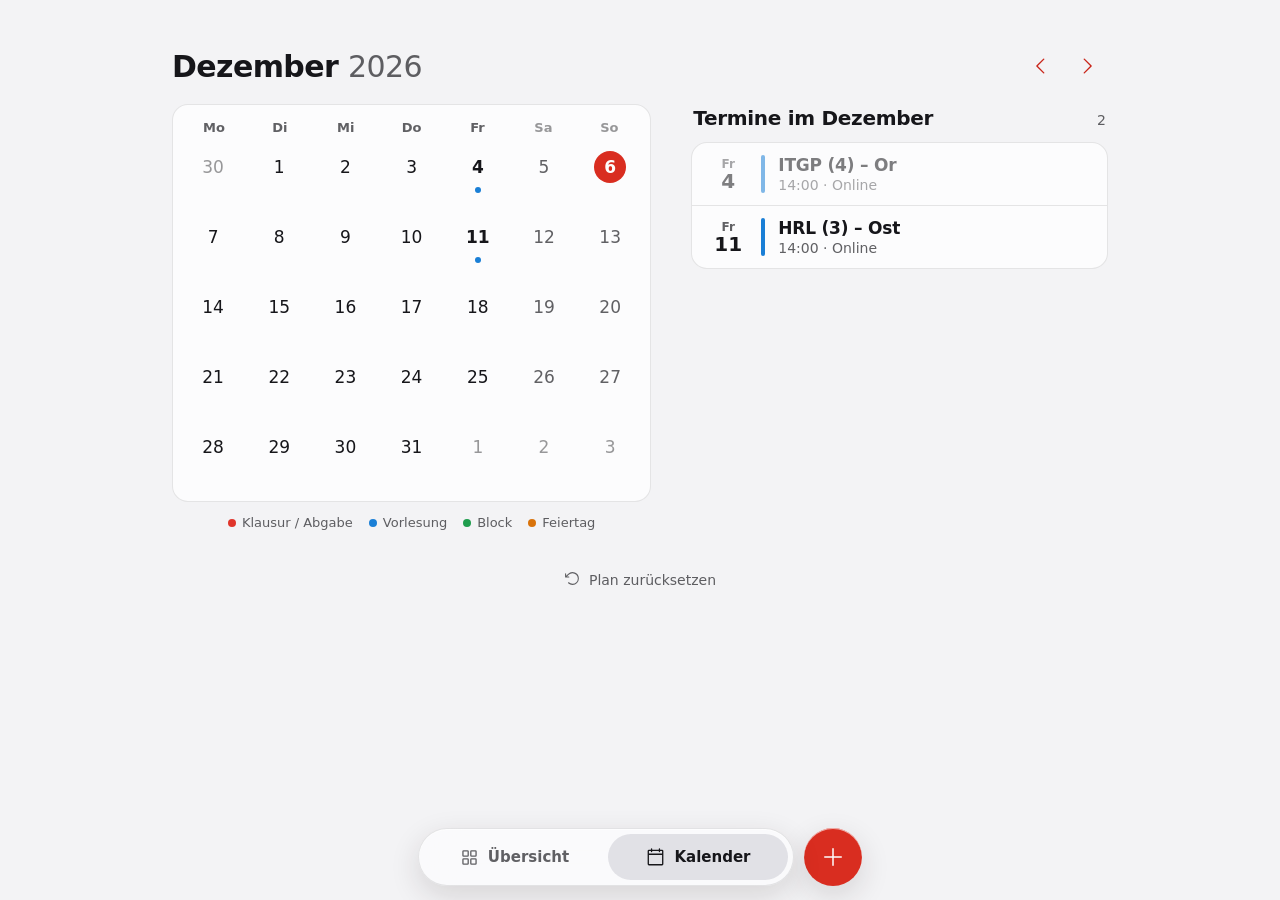
==== calendar.html @ 09b6ffb7 "Frontend überarbeiten: Übersicht, Kalender, Navigation - Übersicht zeigt zuerst den nächsten Termin," ====
<!DOCTYPE html>
<html lang="de">
<head>
  <meta charset="UTF-8" />
  <meta name="viewport" content="width=device-width, initial-scale=1, viewport-fit=cover" />
  <meta name="theme-color" content="#f3f3f5" media="(prefers-color-scheme: light)" />
  <meta name="theme-color" content="#0b0b0d" media="(prefers-color-scheme: dark)" />
  <meta name="apple-mobile-web-app-capable" content="yes" />
  <meta name="apple-mobile-web-app-status-bar-style" content="default" />
  <title>Kalender · Studienkalender</title>
  <link rel="stylesheet" href="style.css?v=4" />
</head>
<body>
  <main class="app">
    <header class="cal-head">
      <h1 class="cal-title" id="calTitle" aria-live="polite"></h1>
      <div class="cal-nav">
        <button class="today-pill pressable" id="todayBtn">Heute</button>
        <button class="nav-btn pressable" id="prevBtn" aria-label="Vorheriger Monat"></button>
        <button class="nav-btn pressable" id="nextBtn" aria-label="Nächster Monat"></button>
      </div>
    </header>

    <div class="cal-layout">
      <div>
        <div class="cal-pane" id="calPane">
          <div class="weekday-row" aria-hidden="true">
            <span>Mo</span><span>Di</span><span>Mi</span><span>Do</span><span>Fr</span>
            <span class="we">Sa</span><span class="we">So</span>
          </div>
          <div class="grid" id="grid"></div>
        </div>

        <div class="legend">
          <span><i class="bg-exam"></i>Klausur / Abgabe</span>
          <span><i class="bg-lecture"></i>Vorlesung</span>
          <span><i class="bg-block"></i>Block</span>
          <span><i class="bg-holiday"></i>Feiertag</span>
        </div>
      </div>

      <section class="agenda" aria-labelledby="agendaTitle">
        <div class="section-head">
          <h2 id="agendaTitle"></h2>
          <span class="meta" id="agendaCount"></span>
        </div>
        <div class="group" id="agenda"></div>
      </section>
    </div>

    <div class="reset-wrap">
      <button class="quiet-btn" id="resetBtn"><span id="resetIcon"></span>Plan zurücksetzen</button>
    </div>
  </main>

  <nav class="tabbar" id="tabbar" aria-label="Hauptnavigation"></nav>

  <!-- Sheet (mobil von unten, am Desktop als Dialog) -->
  <div class="scrim" id="scrim"></div>
  <div class="sheet" id="sheet" role="dialog" aria-modal="true" tabindex="-1">
    <div class="grabber"></div>
    <div id="sheetBody"></div>
  </div>

  <script src="app.js?v=4"></script>
  <script>
    let data = loadEvents();
    const now = new Date();
    let view = { year: now.getFullYear(), month: now.getMonth() };
    let selectedKey = null;
    const DAYS_SHORT = ["So", "Mo", "Di", "Mi", "Do", "Fr", "Sa"];
    const reduceMotion = matchMedia("(prefers-reduced-motion: reduce)");

    /* Icons */
    document.getElementById("prevBtn").innerHTML = ICON.chevL;
    document.getElementById("nextBtn").innerHTML = ICON.chevR;
    document.getElementById("resetIcon").innerHTML = ICON.reset;
    mountTabbar("cal", () => openForm(selectedKey || todayKey(), null));

    /* ============================ Monatsraster ============================ */
    function renderCalendar() {
      document.getElementById("calTitle").innerHTML =
        `${MONTHS[view.month]} <span class="y">${view.year}</span>`;

      const first = new Date(view.year, view.month, 1);
      const startWeekday = (first.getDay() + 6) % 7; // Montag = 0
      const daysInMonth = new Date(view.year, view.month + 1, 0).getDate();
      const totalCells = Math.ceil((startWeekday + daysInMonth) / 7) * 7;
      const tKey = todayKey();
      /* "Heute" nur anbieten, wenn ein anderer Monat gezeigt wird */
      document.getElementById("todayBtn").hidden =
        view.year === now.getFullYear() && view.month === now.getMonth();

      let html = "";
      for (let i = 0; i < totalCells; i++) {
        const cellDate = new Date(view.year, view.month, 1 - startWeekday + i);
        const key = toKey(cellDate);
        const out = cellDate.getMonth() !== view.month;
        const weekday = cellDate.getDay();
        const evs = getEventsForDate(data, key);

        const dots = evs.length
          ? evs.slice(0, 3).map((e) =>
              `<span class="dot bg-${(CATS[e.category] || CATS.lecture).cls}"></span>`).join("") +
            (evs.length > 3 ? '<span class="more">+</span>' : "")
          : "";

        const classes = ["cell"];
        if (out) classes.push("out");
        if (weekday === 0 || weekday === 6) classes.push("we");
        if (key === tKey) classes.push("today");
        if (evs.length) classes.push("has");
        if (key === selectedKey) classes.push("selected");

        const label = formatLongDate(key) +
          (evs.length ? `, ${evs.length} ${evs.length === 1 ? "Termin" : "Termine"}` : "");

        html += `<button class="${classes.join(" ")}" data-key="${key}" aria-label="${label}">
          <span class="daynum">${cellDate.getDate()}</span>
          <span class="dots">${dots}</span>
        </button>`;
      }
      document.getElementById("grid").innerHTML = html;
      renderAgenda();
    }

    /* Ein Listener für alle Zellen */
    document.getElementById("grid").addEventListener("click", (e) => {
      const cell = e.target.closest(".cell");
      if (cell) openDay(cell.dataset.key);
    });

    /* ============================ Monatsliste ============================ */
    function renderAgenda() {
      const prefix = `${view.year}-${pad(view.month + 1)}-`;
      const list = allEventsSorted(data).filter((e) => e.date.startsWith(prefix));
      const tKey = todayKey();

      document.getElementById("agendaTitle").textContent = `Termine im ${MONTHS[view.month]}`;
      document.getElementById("agendaCount").textContent = list.length ? String(list.length) : "";

      const wrap = document.getElementById("agenda");
      if (list.length === 0) {
        wrap.innerHTML = `
          <div class="empty">
            <div class="t">Keine Termine in diesem Monat</div>
            <div class="m">Tippe auf einen Tag oder auf das Plus, um einen Termin anzulegen.</div>
          </div>`;
        return;
      }
      wrap.innerHTML = list.map((e) => {
        const dt = parseKey(e.date);
        const cat = CATS[e.category] || CATS.lecture;
        return `
          <button class="row ${e.date < tKey ? "past" : ""}" data-date="${e.date}" data-id="${e.id}">
            <span class="datebox ${e.date === tKey ? "is-today" : ""}">
              <span class="m">${DAYS_SHORT[dt.getDay()]}</span>
              <span class="d">${dt.getDate()}</span>
            </span>
            <span class="bar bg-${cat.cls}"></span>
            <span class="ev-text">
              <span class="t">${escapeHtml(e.title)}</span>
              <span class="m">${escapeHtml(eventMeta(e))}</span>
            </span>
          </button>`;
      }).join("");
    }
    document.getElementById("agenda").addEventListener("click", (e) => {
      const row = e.target.closest(".row");
      if (row) openForm(row.dataset.date, row.dataset.id);
    });

    /* ============================ Sheet ============================ */
    const scrim = document.getElementById("scrim");
    const sheet = document.getElementById("sheet");
    const sheetBody = document.getElementById("sheetBody");
    let lastFocus = null;

    function sheetHead(title, sub) {
      return `
        <div class="sheet-head">
          <div>
            <h2 class="sheet-title" id="sheetTitle">${title}</h2>
            ${sub ? `<p class="sheet-sub">${sub}</p>` : ""}
          </div>
          <button class="close-btn" data-close aria-label="Schließen">${ICON.close}</button>
        </div>`;
    }
    function openSheet(htmlContent) {
      if (!sheet.classList.contains("open")) lastFocus = document.activeElement;
      sheetBody.innerHTML = htmlContent;
      sheet.setAttribute("aria-labelledby", "sheetTitle");
      sheet.scrollTop = 0;
      scrim.classList.add("open");
      sheet.classList.add("open");
      sheet.focus({ preventScroll: true });
    }
    function closeSheet() {
      sheet.classList.remove("open");
      scrim.classList.remove("open");
      if (selectedKey) { selectedKey = null; renderCalendar(); }
      if (lastFocus && document.contains(lastFocus)) lastFocus.focus({ preventScroll: true });
    }
    scrim.addEventListener("click", closeSheet);
    sheet.addEventListener("click", (e) => { if (e.target.closest("[data-close]")) closeSheet(); });

    /* ---- Tagesansicht ---- */
    function openDay(key) {
      selectedKey = key;
      renderCalendar();
      const evs = getEventsForDate(data, key);
      const dt = parseKey(key);
      let body = sheetHead(
        `${dt.getDate()}. ${MONTHS[dt.getMonth()]}`,
        `${DAYS_LONG[dt.getDay()]} · ${relativeLabel(daysUntil(key))}`);

      if (evs.length) {
        body += '<div class="day-events">' + evs.map((e) => {
          const cat = CATS[e.category] || CATS.lecture;
          return `
            <button class="ev-card pressable" data-edit="${e.id}">
              <span class="bar bg-${cat.cls}"></span>
              <span class="ev-text">
                <span class="t">${escapeHtml(e.title)}</span>
                <span class="m">${escapeHtml(eventMeta(e))}</span>
              </span>
              <span class="chev">${ICON.chevR}</span>
            </button>`;
        }).join("") + "</div>";
      } else {
        body += '<div class="empty"><div class="m">Keine Termine an diesem Tag.</div></div>';
      }

      body += `<button class="btn btn-save pressable" data-new>Neuer Termin</button>`;
      openSheet(body);

      sheetBody.querySelectorAll("[data-edit]").forEach((b) =>
        b.addEventListener("click", () => openForm(key, b.dataset.edit)));
      sheetBody.querySelector("[data-new]").addEventListener("click", () => openForm(key, null));
    }

    /* ---- Formular (Erstellen / Bearbeiten) ---- */
    function openForm(key, id) {
      let ev = { title: "", category: "lecture", time: "", location: "", note: "" };
      if (id) {
        const found = (data[key] || []).find((x) => x.id === id);
        if (found) ev = { ...ev, ...found };
      }

      const segs = Object.entries(CATS).map(([k, c]) =>
        `<button type="button" class="seg" data-cat="${k}" aria-pressed="${ev.category === k}">
          <i class="bg-${c.cls}"></i>${c.label}
        </button>`).join("");

      const opt = '<span class="opt">(optional)</span>';
      const body = sheetHead(id ? "Termin bearbeiten" : "Neuer Termin") + `
        <div class="field">
          <label for="f-title">Titel</label>
          <input class="input" id="f-title" type="text" autocomplete="off"
            placeholder="z. B. Mathe Klausur" value="${escapeAttr(ev.title)}" />
        </div>

        <div class="field">
          <span class="label" id="l-cat">Kategorie</span>
          <div class="segmented" id="f-seg" role="group" aria-labelledby="l-cat">${segs}</div>
        </div>

        <div class="field">
          <label for="f-date">Datum</label>
          <input id="f-date" type="date" value="${key}" />
        </div>

        <div class="field-row">
        <div class="field">
          <label for="f-time">Uhrzeit ${opt}</label>
          <input class="input" id="f-time" type="text" inputmode="numeric" autocomplete="off"
            placeholder="z. B. 14:00" value="${escapeAttr(ev.time || "")}" />
        </div>

        <div class="field">
          <label for="f-loc">Ort ${opt}</label>
          <input class="input" id="f-loc" type="text" autocomplete="off"
            placeholder="z. B. Raum 1.02" value="${escapeAttr(ev.location || "")}" />
        </div>

        </div>

        <div class="field">
          <label for="f-note">Notiz ${opt}</label>
          <textarea class="textarea" id="f-note" placeholder="Themen, Hilfsmittel">${escapeHtml(ev.note || "")}</textarea>
        </div>

        <div class="form-actions">
          <button class="btn btn-save pressable" id="f-save">Speichern</button>
          ${id ? '<button class="btn btn-delete" id="f-del">Termin löschen</button>' : ""}
        </div>`;

      openSheet(body);

      let selectedCat = ev.category;
      const segWrap = sheetBody.querySelector("#f-seg");
      segWrap.addEventListener("click", (e) => {
        const s = e.target.closest(".seg");
        if (!s) return;
        selectedCat = s.dataset.cat;
        segWrap.querySelectorAll(".seg").forEach((x) =>
          x.setAttribute("aria-pressed", x === s ? "true" : "false"));
      });

      const titleEl = sheetBody.querySelector("#f-title");
      const saveBtn = sheetBody.querySelector("#f-save");
      const syncSave = () => { saveBtn.disabled = !titleEl.value.trim(); };
      titleEl.addEventListener("input", syncSave);
      syncSave();

      function save() {
        const newDate = sheetBody.querySelector("#f-date").value || key;
        const record = {
          id: id || undefined,
          title: titleEl.value.trim(),
          category: selectedCat,
          time: sheetBody.querySelector("#f-time").value.trim(),
          location: sheetBody.querySelector("#f-loc").value.trim(),
          note: sheetBody.querySelector("#f-note").value.trim(),
        };
        if (!record.title) return;
        upsertEvent(data, newDate, record);
        const nd = parseKey(newDate);
        view = { year: nd.getFullYear(), month: nd.getMonth() };
        selectedKey = null;
        closeSheet();
        renderCalendar();
        toast(id ? "Gespeichert" : "Termin hinzugefügt");
      }
      saveBtn.addEventListener("click", save);
      /* Enter in einem einzeiligen Feld speichert */
      sheetBody.querySelectorAll("input").forEach((inp) =>
        inp.addEventListener("keydown", (e) => { if (e.key === "Enter") save(); }));

      if (id) {
        sheetBody.querySelector("#f-del").addEventListener("click", () => {
          const backup = { ...ev };
          deleteEvent(data, id);
          selectedKey = null;
          closeSheet();
          renderCalendar();
          toast("Termin gelöscht", {
            label: "Rückgängig",
            run: () => { upsertEvent(data, key, backup); renderCalendar(); },
          });
        });
      }

      if (!id && matchMedia("(pointer: fine)").matches) titleEl.focus({ preventScroll: true });
    }

    /* ---- Zurücksetzen mit Rückfrage im Sheet ---- */
    document.getElementById("resetBtn").addEventListener("click", () => {
      openSheet(sheetHead("Plan zurücksetzen?",
        "Alle eigenen Termine und Änderungen gehen verloren. Der ursprüngliche Studienplan wird wiederhergestellt.") + `
        <div class="form-actions">
          <button class="btn btn-save pressable" id="r-yes">Zurücksetzen</button>
          <button class="btn btn-cancel pressable" data-close>Abbrechen</button>
        </div>`);
      sheetBody.querySelector("#r-yes").addEventListener("click", () => {
        localStorage.removeItem(STORAGE_KEY);
        clearSeedPackFlags();
        data = loadEvents();
        closeSheet();
        renderCalendar();
        toast("Plan zurückgesetzt");
      });
    });

    /* ============================ Steuerung ============================ */
    function shiftMonth(delta) {
      const d = new Date(view.year, view.month + delta, 1);
      view = { year: d.getFullYear(), month: d.getMonth() };
      renderCalendar();
      /* Kurzes Einblenden in Blätterrichtung zeigt, wohin gewechselt wurde */
      if (!reduceMotion.matches) {
        document.getElementById("grid").animate(
          [{ opacity: 0, transform: `translateX(${delta * 14}px)` }, { opacity: 1, transform: "none" }],
          { duration: 220, easing: "cubic-bezier(0.23, 1, 0.32, 1)" });
      }
    }
    document.getElementById("prevBtn").addEventListener("click", () => shiftMonth(-1));
    document.getElementById("nextBtn").addEventListener("click", () => shiftMonth(1));
    document.getElementById("todayBtn").addEventListener("click", () => {
      const n = new Date();
      view = { year: n.getFullYear(), month: n.getMonth() };
      renderCalendar();
    });

    /* Wischen über dem Monatsraster blättert */
    (() => {
      const pane = document.getElementById("calPane");
      let x0 = null, y0 = 0;
      pane.addEventListener("touchstart", (e) => {
        x0 = e.touches[0].clientX; y0 = e.touches[0].clientY;
      }, { passive: true });
      pane.addEventListener("touchend", (e) => {
        if (x0 === null) return;
        const dx = e.changedTouches[0].clientX - x0;
        const dy = e.changedTouches[0].clientY - y0;
        x0 = null;
        if (Math.abs(dx) > 48 && Math.abs(dx) > Math.abs(dy) * 1.5) shiftMonth(dx < 0 ? 1 : -1);
      }, { passive: true });
    })();

    /* Tastatur: Esc schließt, Pfeile blättern (nur ohne offenes Sheet) */
    document.addEventListener("keydown", (e) => {
      const open = sheet.classList.contains("open");
      if (e.key === "Escape" && open) { closeSheet(); return; }
      if (open || e.target.closest("input, textarea")) return;
      if (e.key === "ArrowLeft") shiftMonth(-1);
      if (e.key === "ArrowRight") shiftMonth(1);
    });

    /* Deep-Links: ?d=YYYY-MM-DD öffnet den Tag, ?new=1 das Formular */
    const params = new URLSearchParams(location.search);
    const deep = params.get("d");
    const validDeep = deep && /^\d{4}-\d{2}-\d{2}$/.test(deep);
    if (validDeep) {
      const dt = parseKey(deep);
      view = { year: dt.getFullYear(), month: dt.getMonth() };
    }
    renderCalendar();
    if (validDeep) openDay(deep);
    else if (params.get("new")) openForm(todayKey(), null);
  </script>
</body>
</html>
---- style.css ----
/* ===========================================================
   Studienkalender - Styles
   Ein Thema pro Gerät: folgt der Systemeinstellung (hell/dunkel).
   Ebenen (z-index): Tab-Leiste 30, Abdunklung 40, Sheet 50, Toast 60.
   Radien: Karten 16px, Bedienelemente 12px, Pillen/Kreise voll.
   =========================================================== */

:root {
  color-scheme: light dark;

  /* Flächen */
  --bg: #f3f3f5;
  --surface: #fcfcfd;
  --surface-2: #ededf0;
  --surface-3: #e1e1e6;
  --line: rgba(20, 20, 26, 0.10);

  /* Text */
  --text: #16161a;
  --text-2: rgba(22, 22, 26, 0.68);
  --text-3: rgba(22, 22, 26, 0.44);

  /* Akzent: ein Rot für alles Bedienbare */
  --accent: #c9251a;        /* Text und Icons */
  --accent-fill: #d92d20;   /* gefüllte Flächen mit weißer Schrift */
  --on-accent: #fdfdfd;
  --accent-soft: rgba(217, 45, 32, 0.10);

  /* Kategorien (Punkte und Balken) */
  --red: #e0352b;
  --blue: #1a7fd6;
  --green: #1f9d4d;
  --orange: #d9730b;

  --shadow-float: 0 10px 30px rgba(40, 30, 30, 0.14), 0 1px 0 rgba(255, 255, 255, 0.6) inset;
  --scrim: rgba(20, 20, 26, 0.38);

  /* Bewegung */
  --ease-out: cubic-bezier(0.23, 1, 0.32, 1);
  --ease-drawer: cubic-bezier(0.32, 0.72, 0, 1);

  /* Layout */
  --radius: 12px;
  --radius-lg: 16px;
  --safe-top: env(safe-area-inset-top, 0px);
  --safe-bottom: env(safe-area-inset-bottom, 0px);
  --tabbar-h: 58px;
}

@media (prefers-color-scheme: dark) {
  :root {
    --bg: #0b0b0d;
    --surface: #18181b;
    --surface-2: #232327;
    --surface-3: #303035;
    --line: rgba(255, 255, 255, 0.10);

    --text: #f5f5f7;
    --text-2: rgba(235, 235, 245, 0.66);
    --text-3: rgba(235, 235, 245, 0.42);

    --accent: #ff6b61;
    --accent-fill: #d92d20;
    --on-accent: #fdfdfd;
    --accent-soft: rgba(255, 107, 97, 0.14);

    --red: #ff453a;
    --blue: #5ac8fa;
    --green: #34c759;
    --orange: #ff9f0a;

    --shadow-float: 0 12px 34px rgba(0, 0, 0, 0.55), 0 1px 0 rgba(255, 255, 255, 0.06) inset;
    --scrim: rgba(0, 0, 0, 0.56);
  }
}

* {
  box-sizing: border-box;
  -webkit-tap-highlight-color: transparent;
}

html { -webkit-text-size-adjust: 100%; }

body {
  margin: 0;
  background: var(--bg);
  color: var(--text);
  font-family: -apple-system, BlinkMacSystemFont, "SF Pro Display", "SF Pro Text",
    "Segoe UI", system-ui, "Helvetica Neue", Arial, sans-serif;
  font-size: 17px;
  line-height: 1.4;
  -webkit-font-smoothing: antialiased;
  text-rendering: optimizeLegibility;
  min-height: 100dvh;
  overflow-x: hidden;
}

button {
  font-family: inherit;
  font-size: inherit;
  cursor: pointer;
  border: none;
  background: none;
  color: inherit;
  padding: 0;
}

a { color: inherit; text-decoration: none; }

h1, h2, p { margin: 0; }

:focus-visible {
  outline: 2px solid var(--accent);
  outline-offset: 2px;
}

.app {
  max-width: 480px;
  margin: 0 auto;
  padding: calc(var(--safe-top) + 20px) 18px
    calc(var(--safe-bottom) + var(--tabbar-h) + 44px);
  min-height: 100dvh;
}

/* Kategorie-Farben */
.bg-exam    { background: var(--red); }
.bg-abgabe  { background: var(--red); }
.bg-lecture { background: var(--blue); }
.bg-block   { background: var(--green); }
.bg-holiday { background: var(--orange); }

/* Druck-Feedback */
.pressable { transition: transform 160ms var(--ease-out), background-color 160ms ease; }
.pressable:active { transform: scale(0.97); }

/* ============================ SEITENKOPF ============================ */
.page-head { margin-bottom: 26px; }
.page-head h1 {
  font-size: 34px;
  font-weight: 700;
  letter-spacing: -0.6px;
  line-height: 1.1;
}
.page-head .sub {
  color: var(--text-2);
  font-size: 16px;
  margin-top: 6px;
}

.section-head {
  display: flex;
  align-items: baseline;
  justify-content: space-between;
  gap: 12px;
  margin: 0 2px 10px;
}
.section-head h2 {
  font-size: 20px;
  font-weight: 700;
  letter-spacing: -0.3px;
}
.section-head .meta { color: var(--text-2); font-size: 14px; }

.dash section + section { margin-top: 30px; }

/* ============================ ALS NÄCHSTES ============================ */
.next-card {
  display: block;
  background: var(--surface);
  border: 1px solid var(--line);
  border-radius: var(--radius-lg);
  padding: 18px 18px 8px;
}
.next-when {
  font-size: 28px;
  font-weight: 700;
  letter-spacing: -0.5px;
  line-height: 1.1;
  color: var(--accent);
}
.next-date { color: var(--text-2); font-size: 15px; margin-top: 4px; }
.next-events { margin-top: 14px; }
.next-ev {
  display: flex;
  align-items: center;
  gap: 13px;
  padding: 12px 0;
}
.next-ev + .next-ev { border-top: 1px solid var(--line); }
.bar { flex: 0 0 auto; width: 4px; align-self: stretch; min-height: 36px; border-radius: 2px; }
.ev-text { min-width: 0; flex: 1; }
.ev-text .t, .ev-text .m, .datebox .d, .datebox .m { display: block; }
.ev-text .t {
  font-size: 17px;
  font-weight: 600;
  letter-spacing: -0.2px;
  white-space: nowrap;
  overflow: hidden;
  text-overflow: ellipsis;
}
.ev-text .m { font-size: 14px; color: var(--text-2); margin-top: 2px; }

/* ============================ LISTEN ============================ */
.group {
  background: var(--surface);
  border: 1px solid var(--line);
  border-radius: var(--radius-lg);
  overflow: hidden;
}
.row {
  display: flex;
  align-items: center;
  gap: 13px;
  padding: 12px 16px;
  width: 100%;
  min-height: 60px;
  text-align: left;
  transition: background-color 140ms ease;
}
.row + .row { border-top: 1px solid var(--line); }
.row:active { background: var(--surface-2); }
.row.past { opacity: 0.55; }

.datebox { flex: 0 0 auto; width: 40px; text-align: center; }
.datebox .d {
  font-size: 20px;
  font-weight: 700;
  line-height: 1.05;
  font-variant-numeric: tabular-nums;
}
.datebox .m { font-size: 12px; font-weight: 600; color: var(--text-2); }
.datebox.is-today .d, .datebox.is-today .m { color: var(--accent); }

.row .when {
  flex: 0 0 auto;
  font-size: 14px;
  color: var(--text-2);
  font-variant-numeric: tabular-nums;
}

/* Deadline-Zeile: Countdown rechts */
.count { flex: 0 0 auto; text-align: right; font-variant-numeric: tabular-nums; }
.count .num { font-size: 22px; font-weight: 700; letter-spacing: -0.4px; line-height: 1; }
.count .unit { display: block; font-size: 12px; color: var(--text-2); margin-top: 3px; }
.count.soon .num { color: var(--accent); }

.group-btn {
  display: block;
  width: 100%;
  padding: 14px 16px;
  border-top: 1px solid var(--line);
  color: var(--accent);
  font-size: 15px;
  font-weight: 600;
  text-align: center;
}
.group-btn:active { background: var(--surface-2); }

.empty {
  padding: 26px 18px;
  text-align: center;
}
.empty .t { font-size: 16px; font-weight: 600; }
.empty .m { color: var(--text-2); font-size: 14px; margin-top: 4px; }
.empty .link-btn { margin-top: 14px; }

.link-btn {
  display: inline-flex;
  align-items: center;
  justify-content: center;
  min-height: 44px;
  padding: 0 18px;
  border-radius: 999px;
  background: var(--accent-soft);
  color: var(--accent);
  font-size: 15px;
  font-weight: 600;
}

/* ============================ TAB-LEISTE ============================ */
.tabbar {
  position: fixed;
  left: 50%;
  bottom: calc(var(--safe-bottom) + 14px);
  transform: translateX(-50%);
  z-index: 30;
  width: min(444px, calc(100% - 32px));
  display: flex;
  align-items: center;
  gap: 10px;
}
.tabs {
  flex: 1;
  display: flex;
  gap: 4px;
  padding: 5px;
  height: var(--tabbar-h);
  border-radius: 999px;
  border: 1px solid var(--line);
  background: color-mix(in srgb, var(--surface) 82%, transparent);
  -webkit-backdrop-filter: blur(22px) saturate(160%);
  backdrop-filter: blur(22px) saturate(160%);
  box-shadow: var(--shadow-float);
}
.tab {
  flex: 1;
  display: flex;
  align-items: center;
  justify-content: center;
  gap: 8px;
  border-radius: 999px;
  color: var(--text-2);
  font-size: 15px;
  font-weight: 600;
  transition: background-color 160ms ease, color 160ms ease;
}
.tab svg { width: 21px; height: 21px; }
.tab[aria-current="page"] { background: var(--surface-3); color: var(--text); }
.fab {
  flex: 0 0 auto;
  width: var(--tabbar-h);
  height: var(--tabbar-h);
  display: grid;
  place-items: center;
  border-radius: 50%;
  background: var(--accent-fill);
  color: var(--on-accent);
  box-shadow: var(--shadow-float);
}
.fab svg { width: 24px; height: 24px; }

@media (prefers-reduced-transparency: reduce) {
  .tabs { background: var(--surface); -webkit-backdrop-filter: none; backdrop-filter: none; }
}

/* ============================ KALENDER ============================ */
.cal-head {
  display: flex;
  align-items: center;
  justify-content: space-between;
  gap: 10px;
  margin-bottom: 16px;
}
.cal-title {
  font-size: clamp(20px, 5.6vw, 30px);
  white-space: nowrap;
  min-width: 0;
  overflow: hidden;
  text-overflow: ellipsis;
  font-weight: 700;
  letter-spacing: -0.6px;
  line-height: 1.1;
  font-variant-numeric: tabular-nums;
}
.cal-title .y { color: var(--text-2); font-weight: 500; }
.cal-nav { display: flex; align-items: center; gap: 4px; flex: 0 0 auto; }
@media (max-width: 359px) { .cal-title .y { display: none; } }
.nav-btn {
  width: 42px;
  height: 44px;
  display: grid;
  place-items: center;
  border-radius: 50%;
  color: var(--accent);
}
.nav-btn:active { background: var(--surface-2); }
.nav-btn svg { width: 22px; height: 22px; }
.today-pill[hidden] { display: none; }
.today-pill {
  height: 36px;
  padding: 0 14px;
  margin-right: 2px;
  border-radius: 999px;
  background: var(--accent-soft);
  color: var(--accent);
  font-size: 15px;
  font-weight: 600;
}

.cal-pane {
  background: var(--surface);
  border: 1px solid var(--line);
  border-radius: var(--radius-lg);
  padding: 10px 8px 8px;
  touch-action: pan-y;
}
.weekday-row {
  display: grid;
  grid-template-columns: repeat(7, 1fr);
  margin-bottom: 2px;
}
.weekday-row span {
  text-align: center;
  font-size: 13px;
  font-weight: 600;
  color: var(--text-2);
  padding: 4px 0 6px;
}
.weekday-row span.we { color: var(--text-3); }

.grid {
  display: grid;
  grid-template-columns: repeat(7, 1fr);
  gap: 2px;
}
.cell {
  min-height: 54px;
  padding: 6px 0 5px;
  display: flex;
  flex-direction: column;
  align-items: center;
  gap: 4px;
  border-radius: var(--radius);
  transition: background-color 140ms ease;
}
.cell:active { background: var(--surface-2); }
.cell .daynum {
  width: 32px;
  height: 32px;
  display: grid;
  place-items: center;
  font-size: 17px;
  font-weight: 500;
  font-variant-numeric: tabular-nums;
  border-radius: 50%;
}
.cell.we .daynum { color: var(--text-2); }
.cell.out .daynum { color: var(--text-3); }
.cell.has .daynum { font-weight: 700; }
.cell.today .daynum {
  background: var(--accent-fill);
  color: var(--on-accent);
  font-weight: 700;
}
.cell.selected { background: var(--surface-2); }

.dots { display: flex; gap: 3px; height: 6px; align-items: center; }
.dots .dot { width: 6px; height: 6px; border-radius: 50%; }
.dots .more { font-size: 10px; font-weight: 700; color: var(--text-2); line-height: 1; }

.legend {
  display: flex;
  flex-wrap: wrap;
  gap: 6px 16px;
  justify-content: center;
  margin: 12px 4px 0;
}
.legend span {
  display: inline-flex;
  align-items: center;
  gap: 6px;
  font-size: 13px;
  color: var(--text-2);
}
.legend i { width: 8px; height: 8px; border-radius: 50%; display: inline-block; }

.agenda { margin-top: 28px; }

.reset-wrap { text-align: center; margin-top: 26px; }
.quiet-btn {
  display: inline-flex;
  align-items: center;
  gap: 8px;
  min-height: 44px;
  padding: 0 14px;
  border-radius: 999px;
  color: var(--text-2);
  font-size: 14px;
  font-weight: 500;
}
.quiet-btn svg { width: 17px; height: 17px; }
.quiet-btn:active { background: var(--surface-2); }

/* ============================ SHEET ============================ */
.scrim {
  position: fixed;
  inset: 0;
  background: var(--scrim);
  opacity: 0;
  pointer-events: none;
  transition: opacity 300ms ease;
  z-index: 40;
}
.scrim.open { opacity: 1; pointer-events: auto; }

.sheet {
  position: fixed;
  left: 0;
  right: 0;
  bottom: 0;
  z-index: 50;
  background: var(--surface);
  border-radius: 20px 20px 0 0;
  padding: 8px 20px calc(var(--safe-bottom) + 22px);
  max-width: 480px;
  margin: 0 auto;
  max-height: 88dvh;
  overflow-y: auto;
  overscroll-behavior: contain;
  transform: translateY(101%);
  visibility: hidden;
  transition: transform 420ms var(--ease-drawer), visibility 0s linear 420ms;
  box-shadow: 0 -1px 0 var(--line);
  outline: none;
}
.sheet.open {
  transform: translateY(0);
  visibility: visible;
  transition: transform 420ms var(--ease-drawer), visibility 0s;
}

.grabber {
  width: 38px;
  height: 5px;
  border-radius: 3px;
  background: var(--surface-3);
  margin: 4px auto 12px;
}

.sheet-head {
  display: flex;
  align-items: flex-start;
  justify-content: space-between;
  gap: 12px;
  margin-bottom: 16px;
}
.sheet-title { font-size: 22px; font-weight: 700; letter-spacing: -0.3px; line-height: 1.2; }
.sheet-sub { color: var(--text-2); font-size: 15px; margin-top: 3px; }
.close-btn {
  flex: 0 0 auto;
  width: 36px;
  height: 36px;
  margin: -2px -6px 0 0;
  display: grid;
  place-items: center;
  border-radius: 50%;
  background: var(--surface-2);
  color: var(--text-2);
}
.close-btn svg { width: 17px; height: 17px; }

.day-events { display: flex; flex-direction: column; gap: 8px; margin-bottom: 12px; }
.ev-card {
  display: flex;
  align-items: center;
  gap: 13px;
  background: var(--surface-2);
  border-radius: var(--radius);
  padding: 12px 14px;
  width: 100%;
  text-align: left;
}
.ev-card .chev { color: var(--text-3); flex: 0 0 auto; display: grid; }
.ev-card .chev svg { width: 16px; height: 16px; }

.sheet .empty { padding: 10px 8px 20px; }

/* ============================ FORMULAR ============================ */
.field { margin-bottom: 16px; }
.field > label, .field > .label {
  display: block;
  font-size: 14px;
  font-weight: 600;
  color: var(--text-2);
  margin: 0 2px 7px;
}
.field .opt { font-weight: 400; }
.input, .textarea, input[type="date"] {
  display: block;
  width: 100%;
  min-height: 50px;
  background: var(--surface-2);
  border: 1.5px solid transparent;
  border-radius: var(--radius);
  color: var(--text);
  font-size: 17px;
  padding: 12px 14px;
  outline: none;
  font-family: inherit;
  -webkit-appearance: none;
  appearance: none;
}
.input::placeholder, .textarea::placeholder { color: var(--text-3); }
.input:focus, .textarea:focus, input[type="date"]:focus { border-color: var(--accent); }
.textarea { resize: none; min-height: 76px; line-height: 1.4; }

.segmented {
  display: grid;
  grid-template-columns: repeat(5, 1fr);
  gap: 6px;
}
.seg {
  min-height: 58px;
  padding: 9px 2px;
  border-radius: var(--radius);
  background: var(--surface-2);
  color: var(--text-2);
  font-size: 12px;
  font-weight: 600;
  text-align: center;
  display: flex;
  flex-direction: column;
  align-items: center;
  justify-content: center;
  gap: 6px;
  border: 1.5px solid transparent;
  transition: border-color 160ms ease, color 160ms ease, background-color 160ms ease;
}
.seg i { width: 10px; height: 10px; border-radius: 50%; }
.seg[aria-pressed="true"] { color: var(--text); background: var(--surface); border-color: var(--text); }

.form-actions { display: flex; flex-direction: column; gap: 8px; margin-top: 22px; }
.btn {
  min-height: 52px;
  padding: 0 16px;
  border-radius: var(--radius);
  font-size: 17px;
  font-weight: 600;
  text-align: center;
  width: 100%;
}
.btn-save { background: var(--accent-fill); color: var(--on-accent); }
.btn-save:disabled { background: var(--surface-3); color: var(--text-3); cursor: default; }
.btn-cancel { background: var(--surface-2); color: var(--text); }
.btn-delete { color: var(--accent); font-weight: 500; }

/* Toast */
.toast {
  position: fixed;
  left: 50%;
  bottom: calc(var(--safe-bottom) + var(--tabbar-h) + 28px);
  transform: translate(-50%, 16px);
  display: flex;
  align-items: center;
  gap: 14px;
  background: var(--text);
  color: var(--bg);
  font-size: 15px;
  font-weight: 500;
  padding: 0 18px;
  min-height: 44px;
  border-radius: 999px;
  z-index: 60;
  opacity: 0;
  pointer-events: none;
  white-space: nowrap;
  transition: opacity 240ms ease, transform 240ms var(--ease-out);
  box-shadow: var(--shadow-float);
}
.toast.show { opacity: 1; transform: translate(-50%, 0); pointer-events: auto; }
.toast button { font-weight: 700; text-decoration: underline; text-underline-offset: 3px; min-height: 44px; }

/* ============================ DESKTOP ============================ */
@media (min-width: 900px) {
  .app { max-width: 1000px; padding-left: 32px; padding-right: 32px; padding-top: 44px; }
  .dash, .cal-layout {
    display: grid;
    grid-template-columns: minmax(0, 1.15fr) minmax(0, 1fr);
    gap: 40px;
    align-items: start;
  }
  .dash-side { margin-top: 0; }
  .agenda { margin-top: 0; }
  .cell { min-height: 68px; }
  .cal-head { max-width: none; }

  /* Sheet wird zum zentrierten Dialog */
  .sheet {
    bottom: 50%;
    border-radius: 20px;
    padding: 20px 24px 24px;
    transform: translateY(calc(50% + 16px));
    opacity: 0;
    transition: transform 260ms var(--ease-out), opacity 200ms ease, visibility 0s linear 260ms;
    box-shadow: var(--shadow-float);
  }
  .sheet.open {
    transform: translateY(50%);
    opacity: 1;
    transition: transform 260ms var(--ease-out), opacity 200ms ease, visibility 0s;
  }
  .grabber { display: none; }
  .field-row { display: grid; grid-template-columns: 1fr 1fr; gap: 12px; }
  .textarea { min-height: 60px; }
}
@media (max-width: 899px) {
  .dash-side { margin-top: 30px; }
}

/* Hover nur mit echtem Zeiger */
@media (hover: hover) and (pointer: fine) {
  .row:hover, .cell:hover { background: var(--surface-2); }
  .ev-card:hover, .close-btn:hover, .btn-cancel:hover { background: var(--surface-3); }
  .tab:not([aria-current]):hover { color: var(--text); }
  .nav-btn:hover, .quiet-btn:hover { background: var(--surface-2); }
  .fab:hover, .btn-save:not(:disabled):hover { filter: brightness(1.08); }
}

/* Weniger Bewegung: Übergänge praktisch sofort */
@media (prefers-reduced-motion: reduce) {
  *, *::before, *::after {
    animation-duration: 0.01ms !important;
    transition-duration: 0.01ms !important;
  }
  .pressable:active { transform: none; }
}
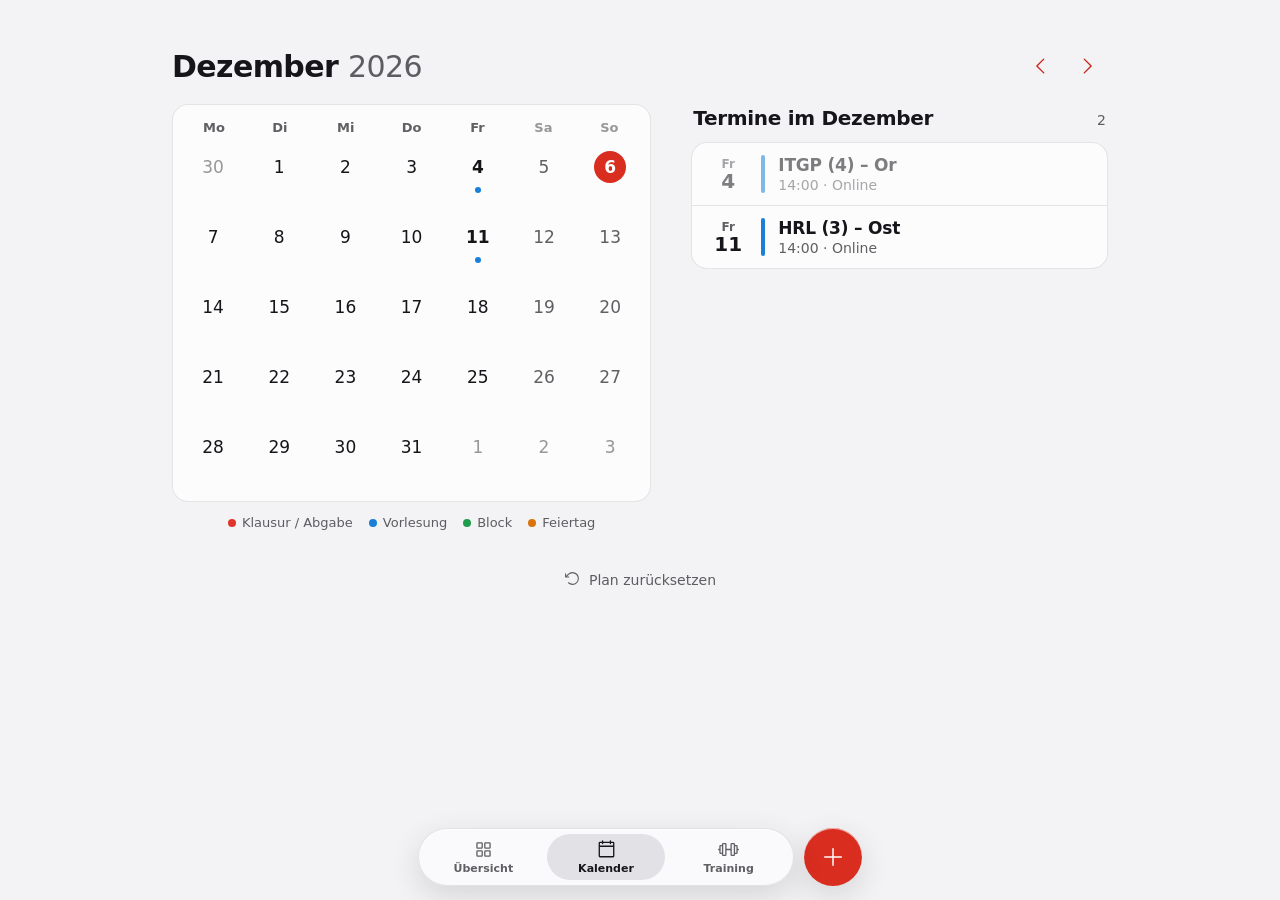
==== commit 32eb478c: "Neuer Reiter "Training" mit Plan im Zwei-Tage-Rhythmus - training.html: heutige Einheit oder Ruhetag" ====
--- a/calendar.html
+++ b/calendar.html
@@ -8,7 +8,7 @@
   <meta name="apple-mobile-web-app-capable" content="yes" />
   <meta name="apple-mobile-web-app-status-bar-style" content="default" />
   <title>Kalender · Studienkalender</title>
-  <link rel="stylesheet" href="style.css?v=4" />
+  <link rel="stylesheet" href="style.css?v=6" />
 </head>
 <body>
   <main class="app">
@@ -62,7 +62,7 @@
     <div id="sheetBody"></div>
   </div>
 
-  <script src="app.js?v=4"></script>
+  <script src="app.js?v=6"></script>
   <script>
     let data = loadEvents();
     const now = new Date();
--- a/style.css
+++ b/style.css
@@ -161,32 +161,7 @@
 }
 .section-head .meta { color: var(--text-2); font-size: 14px; }
 
-.dash section + section { margin-top: 30px; }
-
-/* ============================ ALS NÄCHSTES ============================ */
-.next-card {
-  display: block;
-  background: var(--surface);
-  border: 1px solid var(--line);
-  border-radius: var(--radius-lg);
-  padding: 18px 18px 8px;
-}
-.next-when {
-  font-size: 28px;
-  font-weight: 700;
-  letter-spacing: -0.5px;
-  line-height: 1.1;
-  color: var(--accent);
-}
-.next-date { color: var(--text-2); font-size: 15px; margin-top: 4px; }
-.next-events { margin-top: 14px; }
-.next-ev {
-  display: flex;
-  align-items: center;
-  gap: 13px;
-  padding: 12px 0;
-}
-.next-ev + .next-ev { border-top: 1px solid var(--line); }
+/* ============================ TERMINZEILEN ============================ */
 .bar { flex: 0 0 auto; width: 4px; align-self: stretch; min-height: 36px; border-radius: 2px; }
 .ev-text { min-width: 0; flex: 1; }
 .ev-text .t, .ev-text .m, .datebox .d, .datebox .m { display: block; }
@@ -237,12 +212,6 @@
   color: var(--text-2);
   font-variant-numeric: tabular-nums;
 }
-
-/* Deadline-Zeile: Countdown rechts */
-.count { flex: 0 0 auto; text-align: right; font-variant-numeric: tabular-nums; }
-.count .num { font-size: 22px; font-weight: 700; letter-spacing: -0.4px; line-height: 1; }
-.count .unit { display: block; font-size: 12px; color: var(--text-2); margin-top: 3px; }
-.count.soon .num { color: var(--accent); }
 
 .group-btn {
   display: block;
@@ -304,14 +273,17 @@
 }
 .tab {
   flex: 1;
-  display: flex;
+  min-width: 0;
+  display: flex;
+  flex-direction: column;
   align-items: center;
   justify-content: center;
-  gap: 8px;
+  gap: 2px;
   border-radius: 999px;
   color: var(--text-2);
-  font-size: 15px;
-  font-weight: 600;
+  font-size: 11px;
+  font-weight: 600;
+  line-height: 1.2;
   transition: background-color 160ms ease, color 160ms ease;
 }
 .tab svg { width: 21px; height: 21px; }
@@ -470,6 +442,75 @@
 }
 .quiet-btn svg { width: 17px; height: 17px; }
 .quiet-btn:active { background: var(--surface-2); }
+
+/* ============================ TRAINING ============================ */
+.page section + section, .train-layout > * + * { margin-top: 30px; }
+
+.today-card {
+  background: var(--surface);
+  border: 1px solid var(--line);
+  border-radius: var(--radius-lg);
+  padding: 18px;
+}
+.today-kind {
+  font-size: 28px;
+  font-weight: 700;
+  letter-spacing: -0.5px;
+  line-height: 1.1;
+}
+.today-kind.is-gym { color: var(--accent); }
+.today-sub { color: var(--text-2); font-size: 15px; margin-top: 4px; }
+.today-card .ex-list { margin: 14px 0 16px; border-top: 1px solid var(--line); }
+.today-card .btn svg, .today-done svg { width: 19px; height: 19px; vertical-align: -4px; margin-right: 6px; }
+
+.ex {
+  display: flex;
+  align-items: baseline;
+  justify-content: space-between;
+  gap: 14px;
+  padding: 12px 0;
+}
+.ex + .ex { border-top: 1px solid var(--line); }
+.group .ex { padding: 13px 16px; }
+.ex .n { font-size: 16px; font-weight: 500; min-width: 0; }
+.ex .s {
+  flex: 0 0 auto;
+  font-size: 15px;
+  color: var(--text-2);
+  font-variant-numeric: tabular-nums;
+}
+
+/* 14-Tage-Raster: 7 Spalten, zwei Zeilen */
+.strip {
+  display: grid;
+  grid-template-columns: repeat(7, 1fr);
+  gap: 6px 2px;
+  background: var(--surface);
+  border: 1px solid var(--line);
+  border-radius: var(--radius-lg);
+  padding: 12px 6px;
+}
+.strip .day { display: flex; flex-direction: column; align-items: center; gap: 4px; }
+.strip .wd { font-size: 12px; font-weight: 600; color: var(--text-2); }
+.strip .mark {
+  width: 36px;
+  height: 36px;
+  display: grid;
+  place-items: center;
+  border-radius: 50%;
+  font-size: 16px;
+  font-weight: 500;
+  font-variant-numeric: tabular-nums;
+  color: var(--text-3);
+}
+.strip .gym .mark { background: var(--accent-soft); color: var(--accent); font-weight: 700; }
+.strip .today .mark { outline: 2px solid var(--text); outline-offset: 1px; }
+.strip .today.gym .mark { background: var(--accent-fill); color: var(--on-accent); }
+.strip .tag { font-size: 11px; font-weight: 700; color: var(--text-2); height: 14px; }
+.strip-note { color: var(--text-2); font-size: 13px; margin: 10px 4px 0; }
+
+.plan-grid { display: grid; gap: 16px; }
+.plan-name { font-size: 15px; font-weight: 700; margin: 0 2px 8px; }
 
 /* ============================ SHEET ============================ */
 .scrim {
@@ -653,13 +694,20 @@
 /* ============================ DESKTOP ============================ */
 @media (min-width: 900px) {
   .app { max-width: 1000px; padding-left: 32px; padding-right: 32px; padding-top: 44px; }
-  .dash, .cal-layout {
+  .dash { max-width: 620px; }
+  .train-layout {
+    display: grid;
+    grid-template-columns: minmax(0, 1fr) minmax(0, 1fr);
+    gap: 40px;
+    align-items: start;
+  }
+  .train-layout > * + * { margin-top: 0; }
+  .cal-layout {
     display: grid;
     grid-template-columns: minmax(0, 1.15fr) minmax(0, 1fr);
     gap: 40px;
     align-items: start;
   }
-  .dash-side { margin-top: 0; }
   .agenda { margin-top: 0; }
   .cell { min-height: 68px; }
   .cal-head { max-width: none; }
@@ -683,9 +731,6 @@
   .field-row { display: grid; grid-template-columns: 1fr 1fr; gap: 12px; }
   .textarea { min-height: 60px; }
 }
-@media (max-width: 899px) {
-  .dash-side { margin-top: 30px; }
-}
 
 /* Hover nur mit echtem Zeiger */
 @media (hover: hover) and (pointer: fine) {
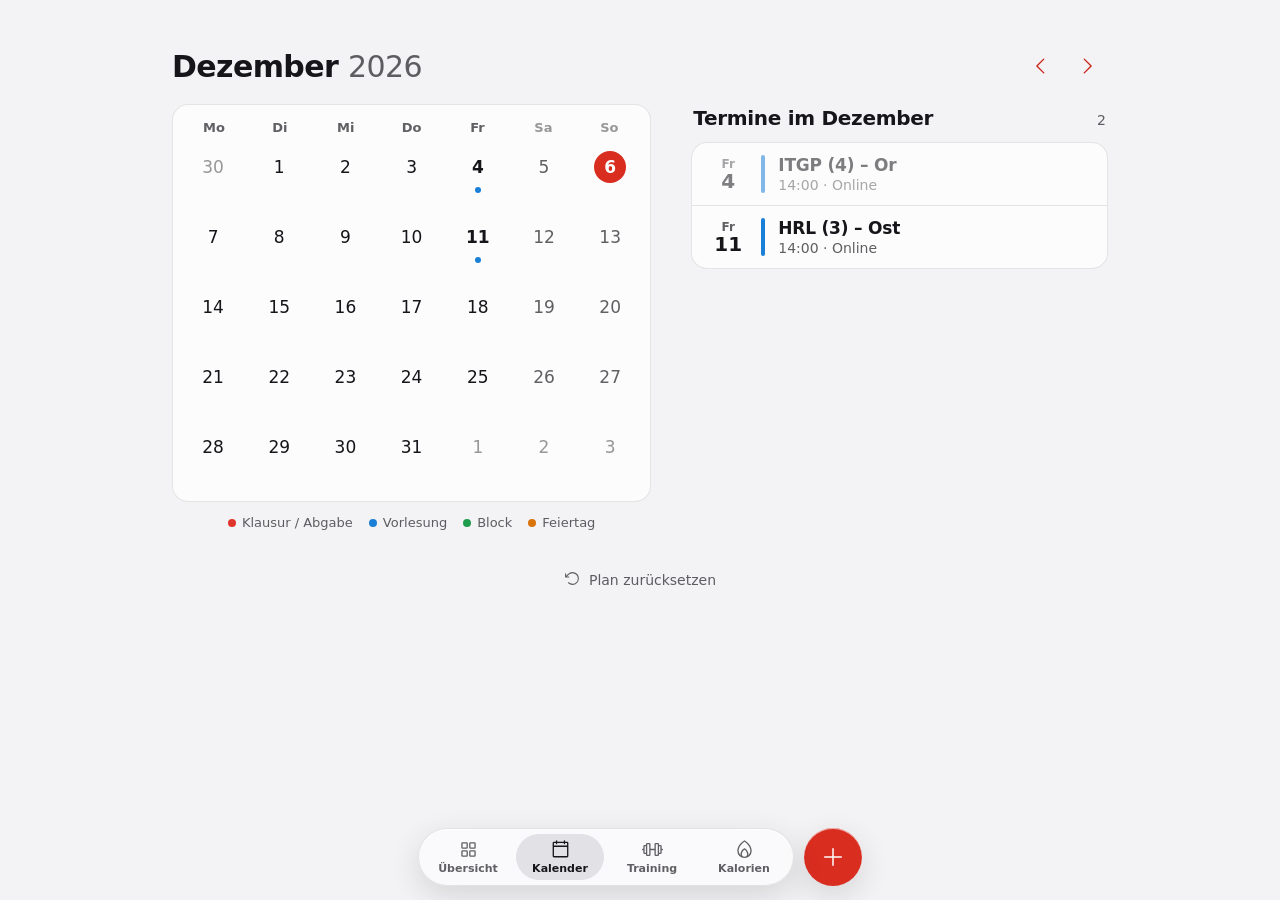
==== commit dd4a7bb2: "Kalorien-Tracker pro Tag hinzufügen Neuer Tab 'Kalorien' (kcal.html): Einträge pro Tag addieren, Sum" ====
--- a/calendar.html
+++ b/calendar.html
@@ -8,7 +8,7 @@
   <meta name="apple-mobile-web-app-capable" content="yes" />
   <meta name="apple-mobile-web-app-status-bar-style" content="default" />
   <title>Kalender · Studienkalender</title>
-  <link rel="stylesheet" href="style.css?v=6" />
+  <link rel="stylesheet" href="style.css?v=10" />
 </head>
 <body>
   <main class="app">
@@ -62,7 +62,7 @@
     <div id="sheetBody"></div>
   </div>
 
-  <script src="app.js?v=6"></script>
+  <script src="app.js?v=7"></script>
   <script>
     let data = loadEvents();
     const now = new Date();
@@ -230,6 +230,18 @@
       } else {
         body += '<div class="empty"><div class="m">Keine Termine an diesem Tag.</div></div>';
       }
+
+      /* Kalorien des Tages, Tipp öffnet den Tracker für genau diesen Tag */
+      const kc = calorieTotal(loadCalories(), key);
+      body += `
+        <a class="ev-card kcal-link pressable" href="kcal.html?d=${key}">
+          <span class="kcal-ic">${ICON.flame}</span>
+          <span class="ev-text">
+            <span class="t">Kalorien</span>
+            <span class="m">${kc ? `${kc.toLocaleString("de-DE")} kcal` : "Noch nichts eingetragen"}</span>
+          </span>
+          <span class="chev">${ICON.chevR}</span>
+        </a>`;
 
       body += `<button class="btn btn-save pressable" data-new>Neuer Termin</button>`;
       openSheet(body);
--- a/style.css
+++ b/style.css
@@ -114,6 +114,18 @@
   outline-offset: 2px;
 }
 
+/* Deckt den Bereich unter Uhr und Notch ab, damit beim Scrollen nichts durchscheint */
+body::before {
+  content: "";
+  position: fixed;
+  top: 0;
+  left: 0;
+  right: 0;
+  height: var(--safe-top);
+  background: var(--bg);
+  z-index: 30;
+}
+
 .app {
   max-width: 480px;
   margin: 0 auto;
@@ -461,11 +473,48 @@
 .today-kind.is-gym { color: var(--accent); }
 .today-sub { color: var(--text-2); font-size: 15px; margin-top: 4px; }
 .today-card .ex-list { margin: 14px 0 16px; border-top: 1px solid var(--line); }
-.today-card .btn svg, .today-done svg { width: 19px; height: 19px; vertical-align: -4px; margin-right: 6px; }
+
+.ex-sub {
+  padding: 16px 0 8px;
+  border-top: 1px solid var(--line);
+  font-size: 14px;
+  font-weight: 700;
+  color: var(--accent);
+}
+.ex-sub + .ex { border-top: none; }
+
+/* Abhakbare Übung */
+.ex.check {
+  width: 100%;
+  min-height: 60px;
+  text-align: left;
+  justify-content: flex-start;
+  transition: background-color 140ms ease;
+}
+.ex.check .n { flex: 1; }
+.ex.check .box {
+  flex: 0 0 auto;
+  width: 28px;
+  height: 28px;
+  display: grid;
+  place-items: center;
+  border-radius: 50%;
+  border: 2px solid var(--text-3);
+  color: transparent;
+  transition: background-color 160ms ease, border-color 160ms ease;
+}
+.ex.check .box svg { width: 16px; height: 16px; }
+.ex.check[aria-checked="true"] .box {
+  background: var(--accent-fill);
+  border-color: var(--accent-fill);
+  color: var(--on-accent);
+}
+.ex.check[aria-checked="true"] .n, .ex.check[aria-checked="true"] .mu, .ex.check[aria-checked="true"] .s { color: var(--text-3); }
+.ex.check:active { background: var(--surface-2); }
 
 .ex {
   display: flex;
-  align-items: baseline;
+  align-items: center;
   justify-content: space-between;
   gap: 14px;
   padding: 12px 0;
@@ -473,6 +522,7 @@
 .ex + .ex { border-top: 1px solid var(--line); }
 .group .ex { padding: 13px 16px; }
 .ex .n { font-size: 16px; font-weight: 500; min-width: 0; }
+.ex .mu { display: block; font-size: 13px; font-weight: 400; color: var(--text-2); margin-top: 1px; }
 .ex .s {
   flex: 0 0 auto;
   font-size: 15px;
@@ -511,6 +561,134 @@
 
 .plan-grid { display: grid; gap: 16px; }
 .plan-name { font-size: 15px; font-weight: 700; margin: 0 2px 8px; }
+
+/* ============================ KALORIEN ============================ */
+.kcal-day { color: var(--text-2); font-size: 15px; font-weight: 600; }
+.kcal-total {
+  display: flex;
+  align-items: baseline;
+  gap: 6px;
+  margin-top: 4px;
+  font-size: 44px;
+  font-weight: 700;
+  letter-spacing: -1px;
+  line-height: 1.05;
+  font-variant-numeric: tabular-nums;
+}
+.kcal-total .u { font-size: 18px; font-weight: 600; color: var(--text-2); letter-spacing: 0; }
+
+.kcal-meter {
+  height: 8px;
+  margin-top: 14px;
+  border-radius: 999px;
+  background: var(--surface-2);
+  overflow: hidden;
+}
+.kcal-meter span {
+  display: block;
+  height: 100%;
+  width: 0;
+  border-radius: inherit;
+  background: var(--green);
+  transition: width 320ms var(--ease-out), background-color 200ms ease;
+}
+.kcal-meter span.over { background: var(--accent-fill); }
+
+.kcal-goal {
+  display: flex;
+  align-items: center;
+  justify-content: space-between;
+  gap: 10px;
+  min-height: 44px;
+  font-size: 15px;
+  color: var(--text-2);
+}
+.kcal-goal b { color: var(--text); font-variant-numeric: tabular-nums; }
+.kcal-goal b.is-over { color: var(--accent); }
+.goal-btn {
+  min-height: 44px;
+  padding: 0 4px;
+  color: var(--accent);
+  font-size: 14px;
+  font-weight: 600;
+}
+.goal-form { display: flex; align-items: center; gap: 8px; width: 100%; padding: 6px 0; }
+.goal-form label { font-size: 14px; font-weight: 600; flex: 0 0 auto; }
+.goal-form .input { min-height: 44px; padding: 8px 12px; flex: 1; min-width: 0; }
+
+.kcal-form {
+  display: grid;
+  grid-template-columns: minmax(0, 1fr) 92px 52px;
+  gap: 8px;
+  margin-top: 10px;
+}
+.kcal-in { text-align: right; font-variant-numeric: tabular-nums; }
+.kcal-add { width: 52px; padding: 0; display: grid; place-items: center; }
+.kcal-add svg { width: 22px; height: 22px; }
+.kcal-hint { font-size: 13px; color: var(--text-3); margin: 8px 2px 0; }
+.kcal-hint b { color: var(--text-2); font-weight: 600; }
+
+.chips { display: flex; flex-wrap: wrap; gap: 6px; }
+.chips:not(:empty) { margin-top: 14px; padding-top: 14px; border-top: 1px solid var(--line); }
+.chips-label { width: 100%; font-size: 13px; font-weight: 600; color: var(--text-2); margin: 0 2px 2px; }
+.chip {
+  display: inline-flex;
+  align-items: center;
+  gap: 6px;
+  min-height: 38px;
+  padding: 0 12px;
+  border-radius: 999px;
+  background: var(--surface-2);
+  font-size: 14px;
+  font-weight: 500;
+}
+.chip span { color: var(--text-2); font-variant-numeric: tabular-nums; }
+
+.kcal-row {
+  display: flex;
+  align-items: center;
+  gap: 10px;
+  padding: 8px 6px 8px 16px;
+  min-height: 56px;
+}
+.kcal-row + .kcal-row { border-top: 1px solid var(--line); }
+.kcal-row .ev-text .t { font-size: 16px; font-weight: 500; }
+.kcal-row .kv { flex: 0 0 auto; font-size: 15px; font-weight: 600; font-variant-numeric: tabular-nums; }
+.kcal-row.sum { background: var(--surface-2); }
+.kcal-row.sum .t, .kcal-row.sum .kv { font-weight: 700; }
+.del-btn, .del-space {
+  flex: 0 0 auto;
+  width: 40px;
+  height: 40px;
+  display: grid;
+  place-items: center;
+  border-radius: 50%;
+  color: var(--text-3);
+}
+.del-btn svg { width: 15px; height: 15px; }
+.del-btn:active { background: var(--surface-3); color: var(--accent); }
+
+.week-row { min-height: 54px; gap: 14px; }
+.week-row.is-sel { background: var(--surface-2); }
+.wbar { flex: 1; height: 8px; border-radius: 999px; background: var(--surface-2); overflow: hidden; }
+.week-row.is-sel .wbar { background: var(--surface-3); }
+.wbar span { display: block; height: 100%; border-radius: inherit; background: var(--green); }
+.wbar span.over { background: var(--accent-fill); }
+.week-row .when { min-width: 80px; text-align: right; }
+
+/* Kalorien-Karte im Tagesblatt des Kalenders */
+.kcal-link { margin-bottom: 12px; }
+.kcal-ic {
+  flex: 0 0 auto;
+  width: 30px;
+  height: 30px;
+  display: grid;
+  place-items: center;
+  border-radius: 50%;
+  background: var(--accent-soft);
+  color: var(--accent);
+}
+.kcal-ic svg { width: 17px; height: 17px; }
 
 /* ============================ SHEET ============================ */
 .scrim {
@@ -735,7 +913,8 @@
 /* Hover nur mit echtem Zeiger */
 @media (hover: hover) and (pointer: fine) {
   .row:hover, .cell:hover { background: var(--surface-2); }
-  .ev-card:hover, .close-btn:hover, .btn-cancel:hover { background: var(--surface-3); }
+  .ev-card:hover, .close-btn:hover, .btn-cancel:hover, .chip:hover, .del-btn:hover { background: var(--surface-3); }
+  .del-btn:hover { color: var(--accent); }
   .tab:not([aria-current]):hover { color: var(--text); }
   .nav-btn:hover, .quiet-btn:hover { background: var(--surface-2); }
   .fab:hover, .btn-save:not(:disabled):hover { filter: brightness(1.08); }
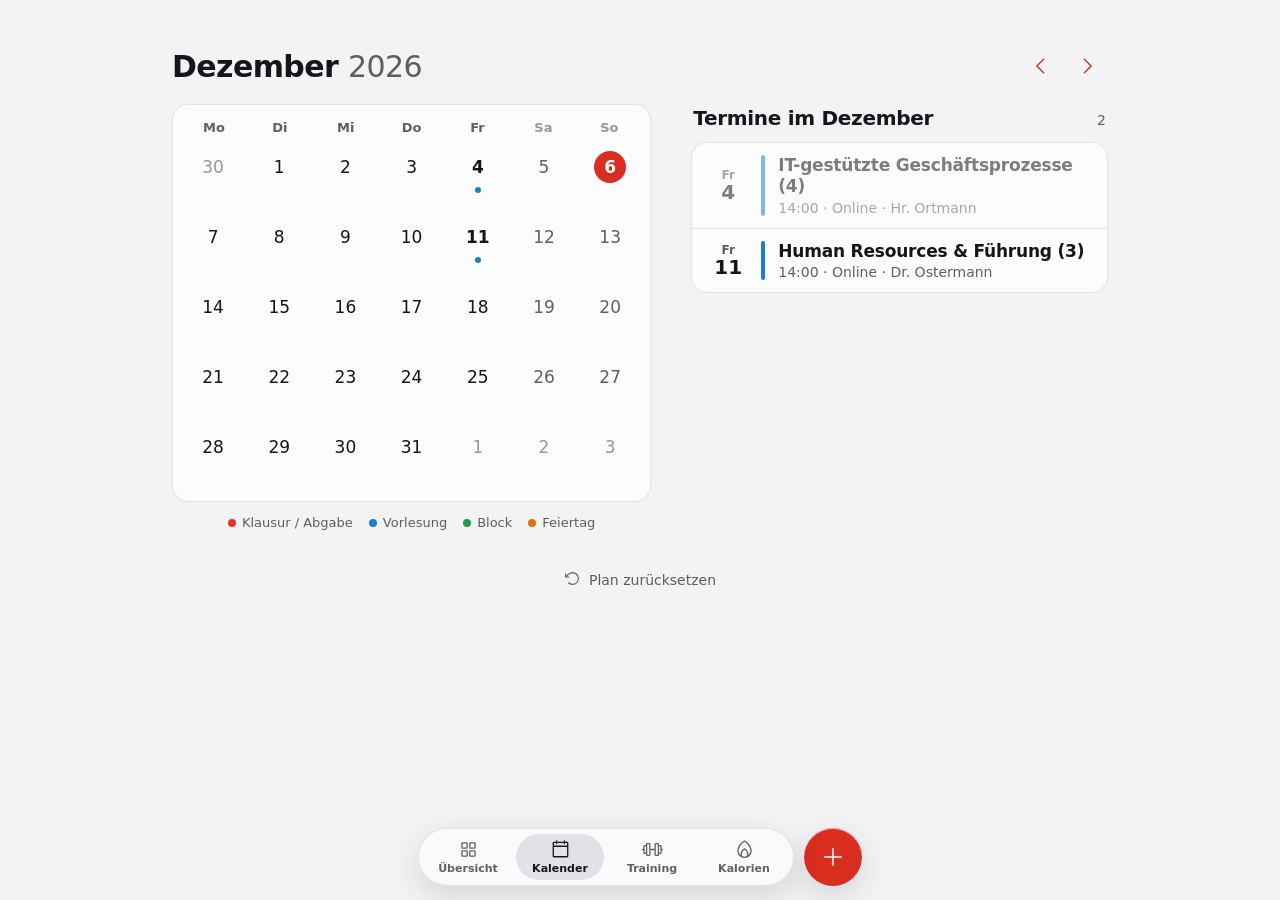
==== commit d8c88750: "Logo, Klausuren-Countdown und ausgeschriebene Modulnamen - Logo (Doktorhut) als Favicon, Apple-Touch" ====
--- a/calendar.html
+++ b/calendar.html
@@ -8,7 +8,11 @@
   <meta name="apple-mobile-web-app-capable" content="yes" />
   <meta name="apple-mobile-web-app-status-bar-style" content="default" />
   <title>Kalender · Studienkalender</title>
-  <link rel="stylesheet" href="style.css?v=10" />
+  <link rel="icon" href="icon.svg" type="image/svg+xml" />
+  <link rel="icon" href="favicon-32.png" sizes="32x32" type="image/png" />
+  <link rel="apple-touch-icon" href="apple-touch-icon.png" />
+  <link rel="manifest" href="manifest.webmanifest" />
+  <link rel="stylesheet" href="style.css?v=11" />
 </head>
 <body>
   <main class="app">
@@ -62,7 +66,7 @@
     <div id="sheetBody"></div>
   </div>
 
-  <script src="app.js?v=7"></script>
+  <script src="app.js?v=8"></script>
   <script>
     let data = loadEvents();
     const now = new Date();
@@ -159,7 +163,7 @@
             </span>
             <span class="bar bg-${cat.cls}"></span>
             <span class="ev-text">
-              <span class="t">${escapeHtml(e.title)}</span>
+              <span class="t">${escapeHtml(displayTitle(e))}</span>
               <span class="m">${escapeHtml(eventMeta(e))}</span>
             </span>
           </button>`;
@@ -221,7 +225,7 @@
             <button class="ev-card pressable" data-edit="${e.id}">
               <span class="bar bg-${cat.cls}"></span>
               <span class="ev-text">
-                <span class="t">${escapeHtml(e.title)}</span>
+                <span class="t">${escapeHtml(displayTitle(e))}</span>
                 <span class="m">${escapeHtml(eventMeta(e))}</span>
               </span>
               <span class="chev">${ICON.chevR}</span>
--- a/style.css
+++ b/style.css
@@ -181,9 +181,8 @@
   font-size: 17px;
   font-weight: 600;
   letter-spacing: -0.2px;
-  white-space: nowrap;
-  overflow: hidden;
-  text-overflow: ellipsis;
+  line-height: 1.25;
+  overflow-wrap: break-word;
 }
 .ev-text .m { font-size: 14px; color: var(--text-2); margin-top: 2px; }
 
@@ -224,6 +223,15 @@
   color: var(--text-2);
   font-variant-numeric: tabular-nums;
 }
+
+/* Countdown rechts in der Zeile (Klausuren) */
+.count { flex: 0 0 auto; text-align: right; font-variant-numeric: tabular-nums; }
+.count .num { display: block; font-size: 22px; font-weight: 700; letter-spacing: -0.4px; line-height: 1; }
+.count .unit { display: block; font-size: 12px; color: var(--text-2); margin-top: 3px; }
+.count.soon .num { color: var(--accent); }
+
+.dash + .dash { margin-top: 30px; }
+.dash[hidden] { display: none; }
 
 .group-btn {
   display: block;
